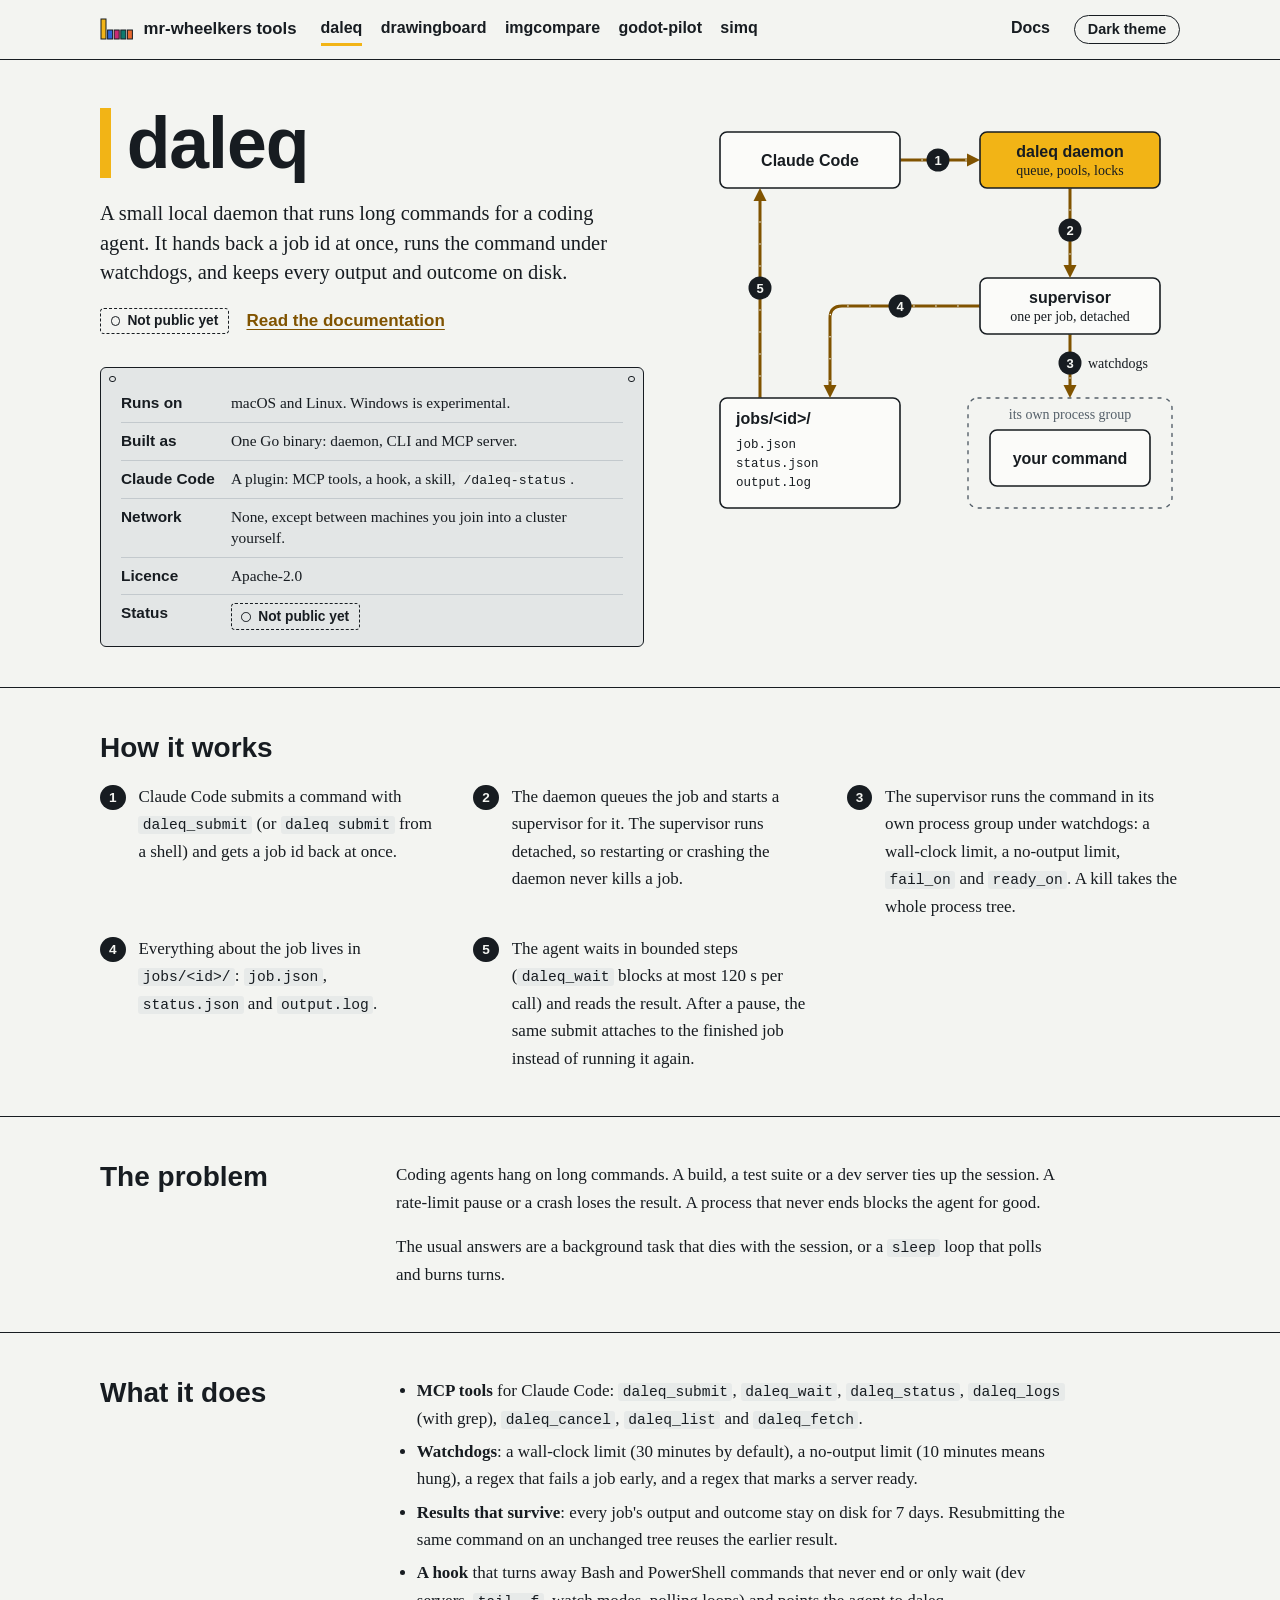
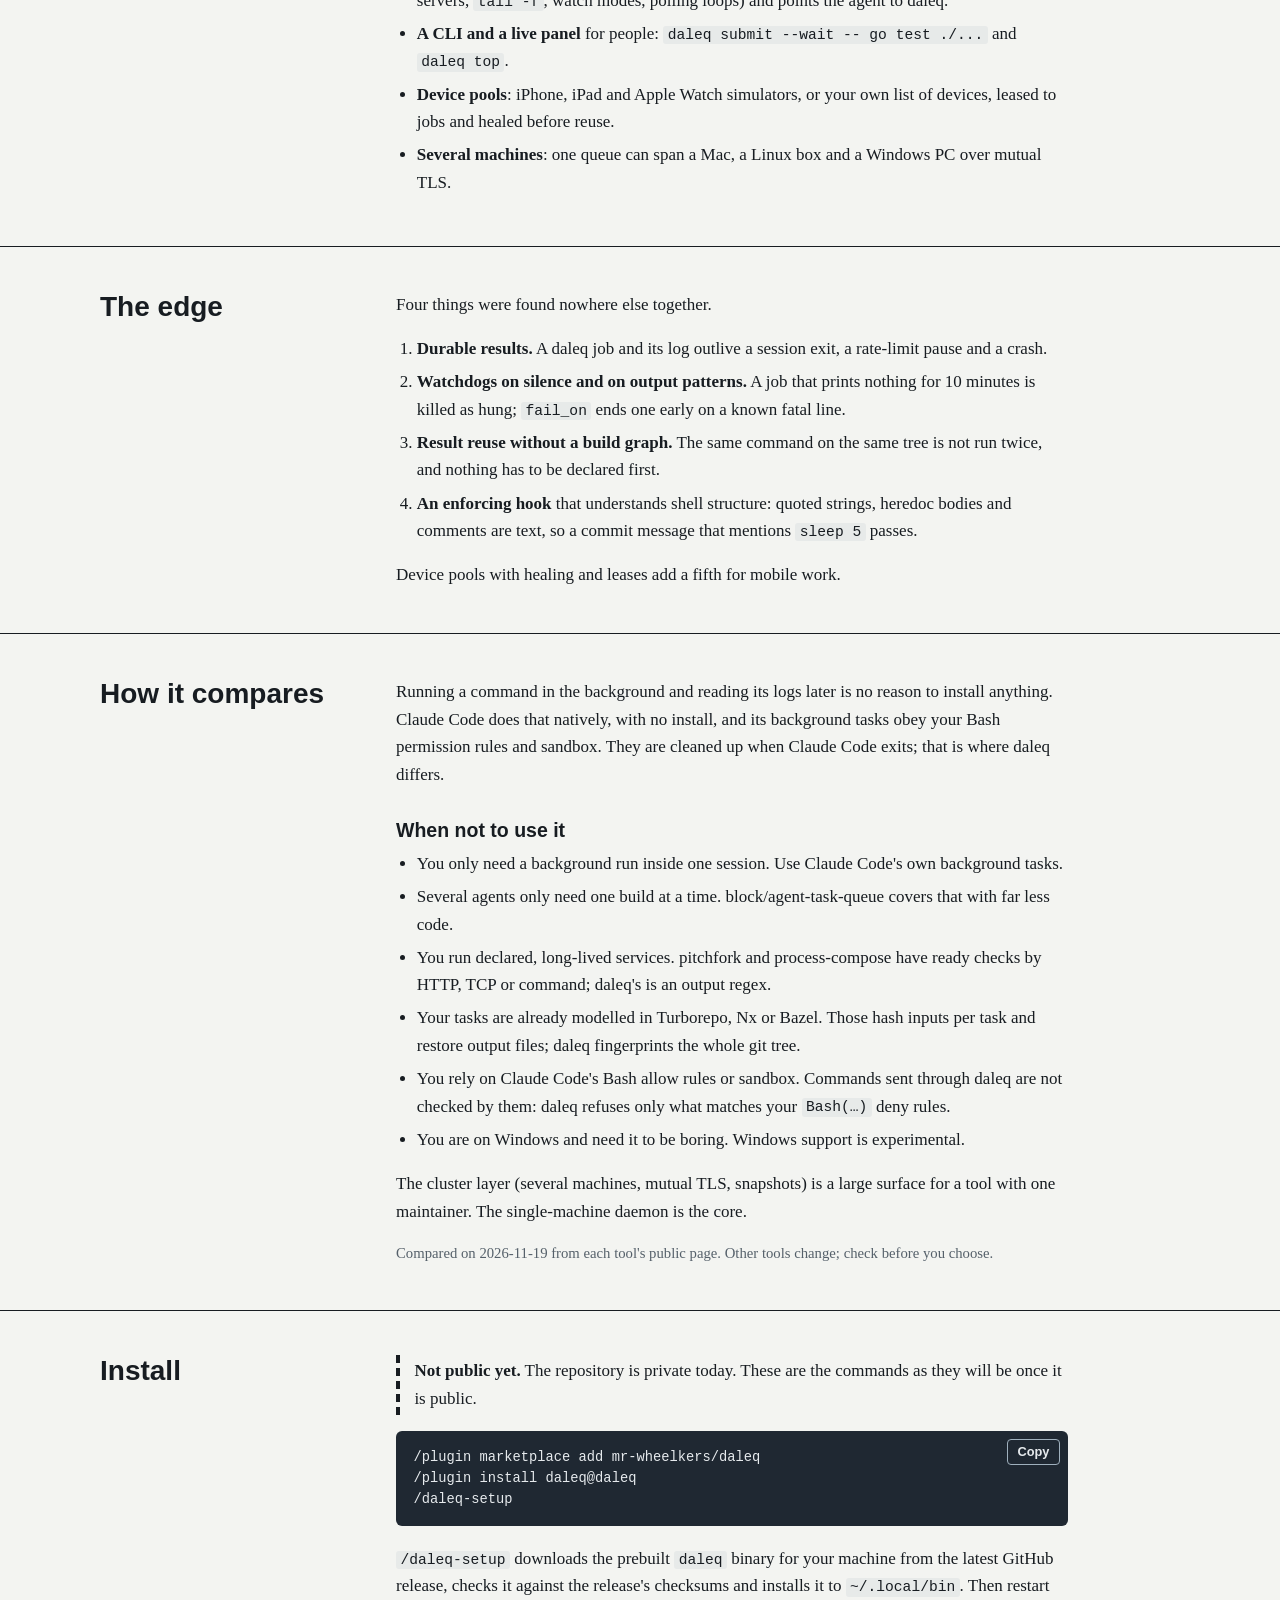
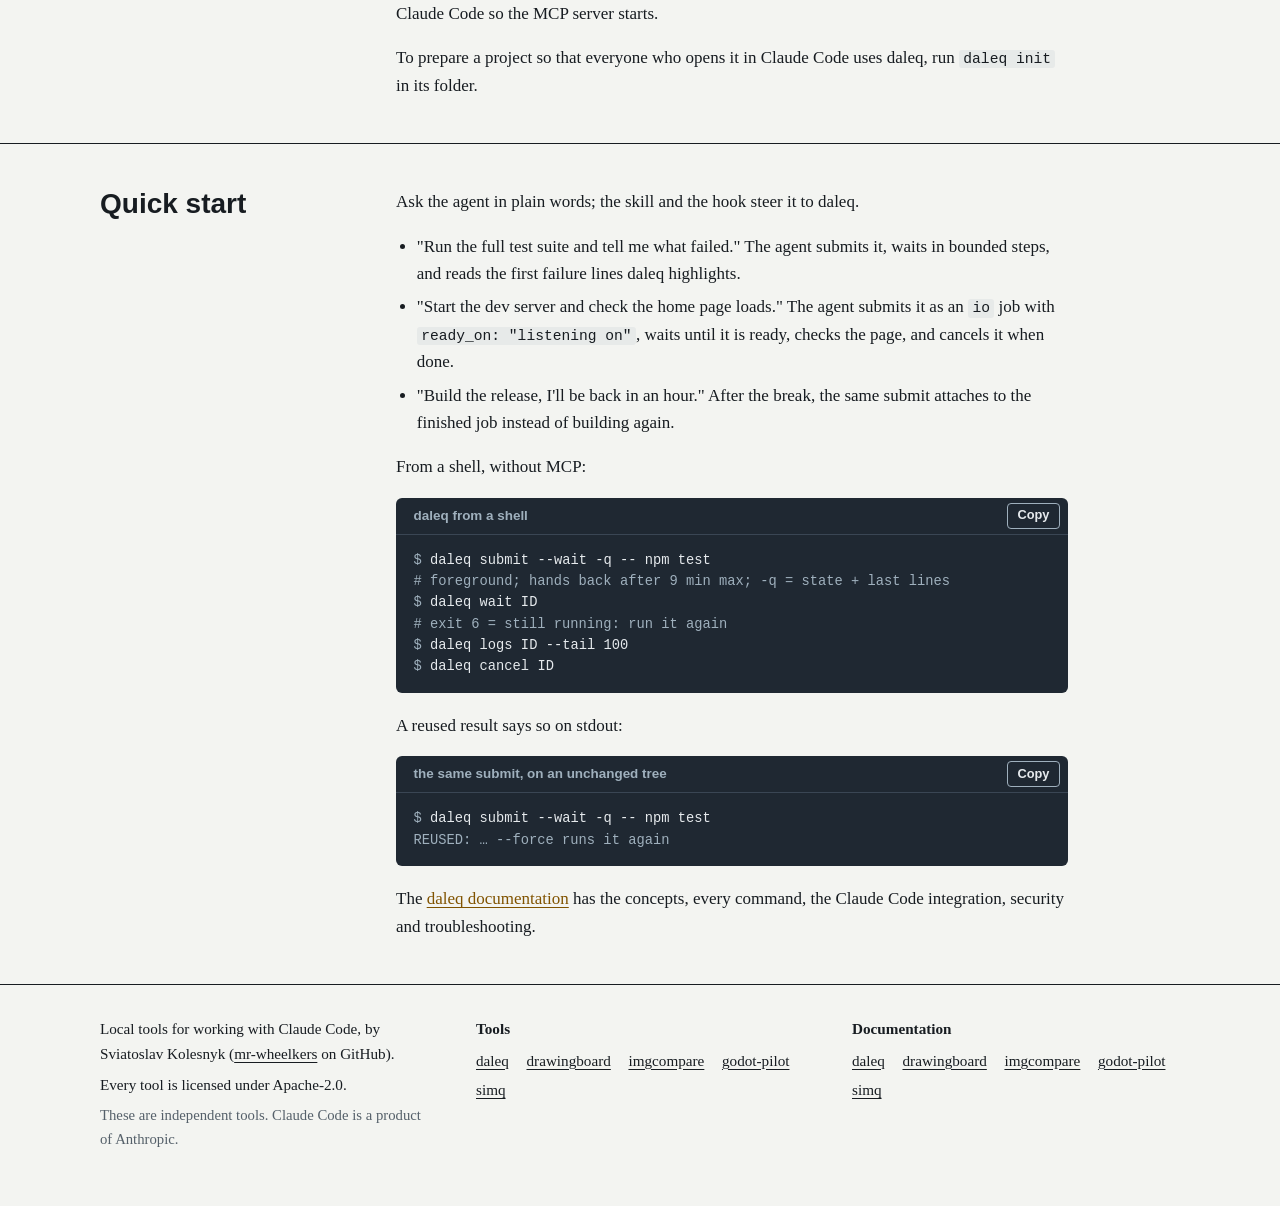
==== daleq/index.html @ 074fcb80 "site: presentation pages for the five tools Co-Authored-By: Claude Fable 5.2 <noreply@anthropic.com>" ====
<!DOCTYPE html>
<html lang="en">
<head>
  <meta charset="utf-8">
  <meta name="viewport" content="width=device-width, initial-scale=1">
  <title>daleq: a job daemon for coding agents</title>
  <meta name="description" content="daleq runs a coding agent&#x27;s long commands under watchdogs and keeps every result on disk.">
  <meta name="color-scheme" content="light dark">
  <link rel="icon" href="data:image/svg+xml,%3Csvg xmlns='http://www.w3.org/2000/svg' viewBox='0 0 34 34'%3E%3Crect x='1.0' y='5' width='5' height='24' fill='%23F2B416'/%3E%3Crect x='7.6' y='5' width='5' height='24' fill='%232B66D9'/%3E%3Crect x='14.2' y='5' width='5' height='24' fill='%23C92A74'/%3E%3Crect x='20.8' y='5' width='5' height='24' fill='%230B7A6F'/%3E%3Crect x='27.4' y='5' width='5' height='24' fill='%23E8692F'/%3E%3C/svg%3E">
  <link rel="stylesheet" href="../assets/site.css">
  <script>try{var t=localStorage.getItem("theme");if(t==="light"||t==="dark")document.documentElement.setAttribute("data-theme",t)}catch(e){}</script>
</head>
<body data-tool="daleq">
  <a class="skip" href="#main">Skip to content</a>
  <header class="site-head">
    <div class="wrap">
      <a class="brand" href="../"><svg class="rack" viewBox="0 0 34 22" aria-hidden="true" focusable="false"><rect x="1.0" y="1" width="5" height="20" fill="#F2B416"/><rect x="7.6" y="12" width="5" height="9" fill="#2B66D9"/><rect x="14.2" y="12" width="5" height="9" fill="#C92A74"/><rect x="20.8" y="12" width="5" height="9" fill="#0B7A6F"/><rect x="27.4" y="12" width="5" height="9" fill="#E8692F"/></svg><span>mr-wheelkers tools</span></a>
      <nav class="site-nav" aria-label="Site">
        <ul>
        <li data-tool="daleq"><a href="../daleq/" aria-current="page">daleq</a></li>
        <li data-tool="drawingboard"><a href="../drawingboard/">drawingboard</a></li>
        <li data-tool="imgcompare"><a href="../imgcompare/">imgcompare</a></li>
        <li data-tool="godot-pilot"><a href="../godot-pilot/">godot-pilot</a></li>
        <li data-tool="simq"><a href="../simq/">simq</a></li>
        <li class="docs-link"><a href="../docs/">Docs</a></li>
        </ul>
      </nav>
      <button class="theme-btn" type="button" hidden>Dark theme</button>
    </div>
  </header>

  <main id="main">
    <section class="hero tool-hero">
      <div class="wrap hero-grid">
        <div class="hero-text">
          <h1>daleq</h1>
          <p class="lede">A small local daemon that runs long commands for a coding agent. It hands back a job id at once, runs the command under watchdogs, and keeps every output and outcome on disk.</p>
          <p class="status-line"><span class="badge" data-status="daleq">Not public yet</span> <a href="../docs/daleq/">Read the documentation</a> <a data-repo="daleq" href="#" hidden>Source on GitHub</a></p>
        </div>
        <figure class="hero-figure">
    <svg viewBox="0 0 480 424" role="img" aria-labelledby="loop-t loop-d">
      <title id="loop-t">The daleq loop: submit, watchdogs, a result kept on disk</title>
      <desc id="loop-d">Claude Code submits a command to the daleq daemon and gets a job id at once. The daemon starts one detached supervisor per job. The supervisor runs the command in its own process group under watchdogs and writes output and outcome to the job&#x27;s folder on disk. Claude Code waits in bounded steps and finds the result there, also after a pause.</desc>
      <path class="d-flow" d="M200.0 52.0 L273.0 52.0"/>
      <path class="d-pulse" d="M200.0 52.0 L273.0 52.0"/>
      <path class="d-flow" d="M370.0 80.0 L370.0 163.0"/>
      <path class="d-pulse" d="M370.0 80.0 L370.0 163.0"/>
      <path class="d-flow" d="M370.0 226.0 L370.0 283.0"/>
      <path class="d-pulse" d="M370.0 226.0 L370.0 283.0"/>
      <path class="d-flow" d="M280.0 198.0 L142.0 198.0 Q130.0 198.0 130.0 210.0 L130.0 283.0"/>
      <path class="d-pulse" d="M280.0 198.0 L142.0 198.0 Q130.0 198.0 130.0 210.0 L130.0 283.0"/>
      <path class="d-flow" d="M60.0 290.0 L60.0 87.0"/>
      <path class="d-pulse" d="M60.0 290.0 L60.0 87.0"/>
      <rect class="d-plate" x="20" y="24" width="180" height="56" rx="7"/>
      <text class="d-t" x="110.0" y="57.5" text-anchor="middle">Claude Code</text>
      <rect class="d-fill" x="280" y="24" width="180" height="56" rx="7"/>
      <text class="d-t is-on" x="370.0" y="49.0" text-anchor="middle">daleq daemon</text>
      <text class="d-s is-on" x="370.0" y="67.0" text-anchor="middle">queue, pools, locks</text>
      <rect class="d-plate" x="280" y="170" width="180" height="56" rx="7"/>
      <text class="d-t" x="370.0" y="195.0" text-anchor="middle">supervisor</text>
      <text class="d-s" x="370.0" y="213.0" text-anchor="middle">one per job, detached</text>
      <rect class="d-bound" x="268" y="290" width="204" height="110" rx="10"/>
      <text class="d-s is-muted" x="370" y="311" text-anchor="middle">its own process group</text>
      <rect class="d-plate" x="290" y="322" width="160" height="56" rx="7"/>
      <text class="d-t" x="370.0" y="355.5" text-anchor="middle">your command</text>
      <rect class="d-plate" x="20" y="290" width="180" height="110" rx="7"/>
      <text class="d-t" x="36" y="316" text-anchor="start">jobs/&lt;id&gt;/</text>
      <text class="d-m" x="36" y="340" text-anchor="start">job.json</text>
      <text class="d-m" x="36" y="359" text-anchor="start">status.json</text>
      <text class="d-m" x="36" y="378" text-anchor="start">output.log</text>
      <text class="d-s" x="388" y="260" text-anchor="start">watchdogs</text>
      <path class="d-head" d="M280.0 52.0 L267.0 58.5 L267.0 45.5 Z"/>
      <path class="d-head" d="M370.0 170.0 L363.5 157.0 L376.5 157.0 Z"/>
      <path class="d-head" d="M370.0 290.0 L363.5 277.0 L376.5 277.0 Z"/>
      <path class="d-head" d="M130.0 290.0 L123.5 277.0 L136.5 277.0 Z"/>
      <path class="d-head" d="M60.0 80.0 L66.5 93.0 L53.5 93.0 Z"/>
      <g class="d-num"><circle cx="238" cy="52" r="11.5"/><text x="238" y="56.6" text-anchor="middle">1</text></g>
      <g class="d-num"><circle cx="370" cy="122" r="11.5"/><text x="370" y="126.6" text-anchor="middle">2</text></g>
      <g class="d-num"><circle cx="370" cy="255" r="11.5"/><text x="370" y="259.6" text-anchor="middle">3</text></g>
      <g class="d-num"><circle cx="200" cy="198" r="11.5"/><text x="200" y="202.6" text-anchor="middle">4</text></g>
      <g class="d-num"><circle cx="60" cy="180" r="11.5"/><text x="60" y="184.6" text-anchor="middle">5</text></g>
    </svg>
        </figure>
        <aside class="plate" aria-label="Facts about daleq">
          <dl>
            <dt>Runs on</dt><dd>macOS and Linux. Windows is experimental.</dd>
            <dt>Built as</dt><dd>One Go binary: daemon, CLI and MCP server.</dd>
            <dt>Claude Code</dt><dd>A plugin: MCP tools, a hook, a skill, <code>/daleq-status</code>.</dd>
            <dt>Network</dt><dd>None, except between machines you join into a cluster yourself.</dd>
            <dt>Licence</dt><dd>Apache-2.0</dd>
            <dt>Status</dt><dd><span class="badge" data-status="daleq">Not public yet</span></dd>
          </dl>
        </aside>
      </div>
    </section>

    <section class="band" aria-labelledby="how">
      <div class="wrap">
        <h2 id="how">How it works</h2>
        <ol class="steps">
          <li>Claude Code submits a command with <code>daleq_submit</code> (or <code>daleq submit</code> from a shell) and gets a job id back at once.</li>
          <li>The daemon queues the job and starts a supervisor for it. The supervisor runs detached, so restarting or crashing the daemon never kills a job.</li>
          <li>The supervisor runs the command in its own process group under watchdogs: a wall-clock limit, a no-output limit, <code>fail_on</code> and <code>ready_on</code>. A kill takes the whole process tree.</li>
          <li>Everything about the job lives in <code>jobs/&lt;id&gt;/</code>: <code>job.json</code>, <code>status.json</code> and <code>output.log</code>.</li>
          <li>The agent waits in bounded steps (<code>daleq_wait</code> blocks at most 120 s per call) and reads the result. After a pause, the same submit attaches to the finished job instead of running it again.</li>
        </ol>
      </div>
    </section>

    <section class="band" aria-labelledby="problem">
      <div class="wrap split">
        <h2 id="problem">The problem</h2>
        <div class="prose">
          <p>Coding agents hang on long commands. A build, a test suite or a dev server ties up the session. A rate-limit pause or a crash loses the result. A process that never ends blocks the agent for good.</p>
          <p>The usual answers are a background task that dies with the session, or a <code>sleep</code> loop that polls and burns turns.</p>
        </div>
      </div>
    </section>

    <section class="band" aria-labelledby="does">
      <div class="wrap split">
        <h2 id="does">What it does</h2>
        <div class="prose">
          <ul>
            <li><strong>MCP tools</strong> for Claude Code: <code>daleq_submit</code>, <code>daleq_wait</code>, <code>daleq_status</code>, <code>daleq_logs</code> (with grep), <code>daleq_cancel</code>, <code>daleq_list</code> and <code>daleq_fetch</code>.</li>
            <li><strong>Watchdogs</strong>: a wall-clock limit (30 minutes by default), a no-output limit (10 minutes means hung), a regex that fails a job early, and a regex that marks a server ready.</li>
            <li><strong>Results that survive</strong>: every job's output and outcome stay on disk for 7 days. Resubmitting the same command on an unchanged tree reuses the earlier result.</li>
            <li><strong>A hook</strong> that turns away Bash and PowerShell commands that never end or only wait (dev servers, <code>tail -f</code>, watch modes, polling loops) and points the agent to daleq.</li>
            <li><strong>A CLI and a live panel</strong> for people: <code>daleq submit --wait -- go test ./...</code> and <code>daleq top</code>.</li>
            <li><strong>Device pools</strong>: iPhone, iPad and Apple Watch simulators, or your own list of devices, leased to jobs and healed before reuse.</li>
            <li><strong>Several machines</strong>: one queue can span a Mac, a Linux box and a Windows PC over mutual TLS.</li>
          </ul>
        </div>
      </div>
    </section>

    <section class="band" aria-labelledby="edge">
      <div class="wrap split">
        <h2 id="edge">The edge</h2>
        <div class="prose">
          <p>Four things were found nowhere else together.</p>
          <ol>
            <li><strong>Durable results.</strong> A daleq job and its log outlive a session exit, a rate-limit pause and a crash.</li>
            <li><strong>Watchdogs on silence and on output patterns.</strong> A job that prints nothing for 10 minutes is killed as hung; <code>fail_on</code> ends one early on a known fatal line.</li>
            <li><strong>Result reuse without a build graph.</strong> The same command on the same tree is not run twice, and nothing has to be declared first.</li>
            <li><strong>An enforcing hook</strong> that understands shell structure: quoted strings, heredoc bodies and comments are text, so a commit message that mentions <code>sleep 5</code> passes.</li>
          </ol>
          <p>Device pools with healing and leases add a fifth for mobile work.</p>
        </div>
      </div>
    </section>

    <section class="band" aria-labelledby="compare">
      <div class="wrap split">
        <h2 id="compare">How it compares</h2>
        <div class="prose">
          <p>Running a command in the background and reading its logs later is no reason to install anything. Claude Code does that natively, with no install, and its background tasks obey your Bash permission rules and sandbox. They are cleaned up when Claude Code exits; that is where daleq differs.</p>
          <h3>When not to use it</h3>
          <ul>
            <li>You only need a background run inside one session. Use Claude Code's own background tasks.</li>
            <li>Several agents only need one build at a time. block/agent-task-queue covers that with far less code.</li>
            <li>You run declared, long-lived services. pitchfork and process-compose have ready checks by HTTP, TCP or command; daleq's is an output regex.</li>
            <li>Your tasks are already modelled in Turborepo, Nx or Bazel. Those hash inputs per task and restore output files; daleq fingerprints the whole git tree.</li>
            <li>You rely on Claude Code's Bash allow rules or sandbox. Commands sent through daleq are not checked by them: daleq refuses only what matches your <code>Bash(…)</code> deny rules.</li>
            <li>You are on Windows and need it to be boring. Windows support is experimental.</li>
          </ul>
          <p>The cluster layer (several machines, mutual TLS, snapshots) is a large surface for a tool with one maintainer. The single-machine daemon is the core.</p>
          <p class="small">Compared on 2026-11-19 from each tool's public page. Other tools change; check before you choose.</p>
        </div>
      </div>
    </section>

    <section class="band" aria-labelledby="install">
      <div class="wrap split">
        <h2 id="install">Install</h2>
        <div class="prose">
          <p class="private-note" data-private="daleq"><strong>Not public yet.</strong> The repository is private today. These are the commands as they will be once it is public.</p>
          <div class="cmd"><pre><code>/plugin marketplace add mr-wheelkers/daleq
/plugin install daleq@daleq
/daleq-setup</code></pre></div>
          <p><code>/daleq-setup</code> downloads the prebuilt <code>daleq</code> binary for your machine from the latest GitHub release, checks it against the release's checksums and installs it to <code>~/.local/bin</code>. Then restart Claude Code so the MCP server starts.</p>
          <p>To prepare a project so that everyone who opens it in Claude Code uses daleq, run <code>daleq init</code> in its folder.</p>
        </div>
      </div>
    </section>

    <section class="band" aria-labelledby="quick-start">
      <div class="wrap split">
        <h2 id="quick-start">Quick start</h2>
        <div class="prose">
          <p>Ask the agent in plain words; the skill and the hook steer it to daleq.</p>
          <ul>
            <li>"Run the full test suite and tell me what failed." The agent submits it, waits in bounded steps, and reads the first failure lines daleq highlights.</li>
            <li>"Start the dev server and check the home page loads." The agent submits it as an <code>io</code> job with <code>ready_on: "listening on"</code>, waits until it is ready, checks the page, and cancels it when done.</li>
            <li>"Build the release, I'll be back in an hour." After the break, the same submit attaches to the finished job instead of building again.</li>
          </ul>
          <p>From a shell, without MCP:</p>
          <figure class="term">
            <figcaption class="bar"><span>daleq from a shell</span></figcaption>
            <pre><code><span class="c">daleq submit --wait -q -- npm test</span>
<span class="k"># foreground; hands back after 9 min max; -q = state + last lines</span>
<span class="c">daleq wait ID</span>
<span class="k"># exit 6 = still running: run it again</span>
<span class="c">daleq logs ID --tail 100</span>
<span class="c">daleq cancel ID</span></code></pre>
          </figure>
          <p>A reused result says so on stdout:</p>
          <figure class="term">
            <figcaption class="bar"><span>the same submit, on an unchanged tree</span></figcaption>
            <pre><code><span class="c">daleq submit --wait -q -- npm test</span>
<span class="o">REUSED: … --force runs it again</span></code></pre>
          </figure>
          <p>The <a href="../docs/daleq/">daleq documentation</a> has the concepts, every command, the Claude Code integration, security and troubleshooting.</p>
        </div>
      </div>
    </section>
  </main>

  <footer class="site-foot">
    <div class="wrap">
      <div>
        <p>Local tools for working with Claude Code, by Sviatoslav Kolesnyk (<a href="https://github.com/mr-wheelkers">mr-wheelkers</a> on GitHub).</p>
        <p>Every tool is licensed under Apache-2.0.</p>
        <p class="small">These are independent tools. Claude Code is a product of Anthropic.</p>
      </div>
      <nav aria-label="Tools">
        <p><strong>Tools</strong></p>
        <ul><li><a href="../daleq/">daleq</a></li><li><a href="../drawingboard/">drawingboard</a></li><li><a href="../imgcompare/">imgcompare</a></li><li><a href="../godot-pilot/">godot-pilot</a></li><li><a href="../simq/">simq</a></li></ul>
      </nav>
      <nav aria-label="Documentation">
        <p><strong>Documentation</strong></p>
        <ul><li><a href="../docs/daleq/">daleq</a></li><li><a href="../docs/drawingboard/">drawingboard</a></li><li><a href="../docs/imgcompare/">imgcompare</a></li><li><a href="../docs/godot-pilot/">godot-pilot</a></li><li><a href="../docs/simq/">simq</a></li></ul>
      </nav>
    </div>
  </footer>
  <script src="../assets/tools.js"></script>
  <script src="../assets/site.js"></script>
</body>
</html>
---- assets/site.css ----
/* Local tools for Claude Code: one stylesheet for every page.
   Type: DIN lettering for headings (the lettering of rating plates and engineering drawings),
   Charter for prose, the system monospace for commands. No web fonts are loaded. */

:root {
  color-scheme: light;
  --paper: #F3F4F1; --panel: #FBFBF9; --plate: #E3E6E6; --ink: #171C21; --muted: #55606A;
  --rule: #C3C9CD; --code-bg: #E7EAE9; --term-bg: #1F2832; --term-ink: #E6EAED; --term-muted: #9FB0BD;
  --f-head: "DIN Alternate", Bahnschrift, "DIN 2014", "Avenir Next", "Segoe UI", "Helvetica Neue", Arial, sans-serif;
  --f-body: Charter, "Bitstream Charter", "Sitka Text", Cambria, Georgia, serif;
  --f-mono: ui-monospace, "SF Mono", SFMono-Regular, Menlo, Consolas, "Liberation Mono", monospace;
  --c-daleq: #F2B416; --c-drawingboard: #2B66D9; --c-imgcompare: #C92A74; --c-godot-pilot: #0B7A6F; --c-simq: #E8692F;
  --accent: var(--ink); --on-accent: var(--paper); --accent-ink: var(--ink);
  --wrap: 70rem;
}
[data-tool="daleq"]        { --accent: var(--c-daleq);        --on-accent: #171C21; --accent-ink: #805300; }
[data-tool="drawingboard"] { --accent: var(--c-drawingboard); --on-accent: #FFFFFF; --accent-ink: #1F55C0; }
[data-tool="imgcompare"]   { --accent: var(--c-imgcompare);   --on-accent: #FFFFFF; --accent-ink: #AD1D60; }
[data-tool="godot-pilot"]  { --accent: var(--c-godot-pilot);  --on-accent: #FFFFFF; --accent-ink: #096A60; }
[data-tool="simq"]         { --accent: var(--c-simq);         --on-accent: #171C21; --accent-ink: #A8400F; }

/* Dark theme: the same rules twice, once for the system setting and once for the toggle. */
@media (prefers-color-scheme: dark) {
  :root:not([data-theme="light"]) {
    color-scheme: dark;
    --paper: #1C242E; --panel: #232D39; --plate: #2A3542; --ink: #E8EBEE; --muted: #A7B2BC;
    --rule: #3D4A59; --code-bg: #2A3542; --term-bg: #141A21;
  }
  :root:not([data-theme="light"]) [data-tool="daleq"]        { --accent-ink: #F5C33B; }
  :root:not([data-theme="light"]) [data-tool="drawingboard"] { --accent-ink: #8FB8FF; }
  :root:not([data-theme="light"]) [data-tool="imgcompare"]   { --accent-ink: #FF93C4; }
  :root:not([data-theme="light"]) [data-tool="godot-pilot"]  { --accent-ink: #5FD1C3; }
  :root:not([data-theme="light"]) [data-tool="simq"]         { --accent-ink: #FF9E6E; }
}
:root[data-theme="dark"] {
  color-scheme: dark;
  --paper: #1C242E; --panel: #232D39; --plate: #2A3542; --ink: #E8EBEE; --muted: #A7B2BC;
  --rule: #3D4A59; --code-bg: #2A3542; --term-bg: #141A21;
}
:root[data-theme="dark"] [data-tool="daleq"]        { --accent-ink: #F5C33B; }
:root[data-theme="dark"] [data-tool="drawingboard"] { --accent-ink: #8FB8FF; }
:root[data-theme="dark"] [data-tool="imgcompare"]   { --accent-ink: #FF93C4; }
:root[data-theme="dark"] [data-tool="godot-pilot"]  { --accent-ink: #5FD1C3; }
:root[data-theme="dark"] [data-tool="simq"]         { --accent-ink: #FF9E6E; }

*, *::before, *::after { box-sizing: border-box; }
html { -webkit-text-size-adjust: 100%; text-size-adjust: 100%; scroll-padding-top: 1.5rem; }
body {
  margin: 0; background: var(--paper); color: var(--ink);
  font: 400 1.0625rem/1.62 var(--f-body);
  overflow-wrap: break-word;
}
img, svg { max-width: 100%; }
a { color: var(--accent-ink); text-decoration-thickness: 0.08em; text-underline-offset: 0.18em; }
a:hover { text-decoration-thickness: 0.16em; }
:focus-visible { outline: 3px solid var(--accent-ink); outline-offset: 3px; border-radius: 3px; }
h1, h2, h3, h4 { font-family: var(--f-head); font-weight: 700; line-height: 1.12; margin: 0; text-wrap: balance; }
h2 { font-size: 1.75rem; margin-bottom: 0.9rem; }
h3 { font-size: 1.22rem; margin: 2rem 0 0.5rem; }
h4 { font-size: 1.05rem; margin: 1.5rem 0 0.4rem; }
p, ul, ol, dl, table, pre, figure { margin: 0 0 1.05rem; }
ul, ol { padding-left: 1.3rem; }
li { margin-bottom: 0.35rem; }
li > ul { margin-top: 0.35rem; }
.wrap { max-width: var(--wrap); margin: 0 auto; padding: 0 1.25rem; }
.measure { max-width: 42rem; }
.skip { position: absolute; left: -999rem; top: 0; background: var(--ink); color: var(--paper); padding: 0.6rem 1rem; z-index: 10; }
.skip:focus { left: 0.5rem; top: 0.5rem; }
.small { font-size: 0.92rem; color: var(--muted); }

/* Header: the rack of five colours is the family mark. */
.site-head { border-bottom: 1.5px solid var(--ink); }
.site-head .wrap { display: flex; align-items: center; gap: 0.5rem 1.5rem; flex-wrap: wrap; padding-top: 0.8rem; padding-bottom: 0.8rem; }
.brand { display: inline-flex; align-items: center; gap: 0.6rem; font: 700 1.05rem/1 var(--f-head); color: var(--ink); text-decoration: none; }
.rack { width: 34px; height: 22px; flex: none; }
.rack rect { stroke: var(--ink); stroke-width: 1; }
.site-nav { flex: 1 1 auto; min-width: 0; }
.site-nav ul { list-style: none; margin: 0; padding: 0; display: flex; gap: 0.2rem 1.15rem; flex-wrap: wrap; align-items: center; }
.site-nav li { margin: 0; }
.site-nav a { color: var(--ink); text-decoration: none; font: 700 1rem/1 var(--f-head); padding: 0.45rem 0; display: inline-block; border-bottom: 3px solid transparent; }
.site-nav a:hover { border-bottom-color: var(--rule); }
.site-nav a[aria-current] { border-bottom-color: var(--accent); }
.site-nav .docs-link { margin-left: auto; }
.theme-btn { font: 700 0.9rem/1 var(--f-head); color: var(--ink); background: transparent; border: 1.5px solid var(--ink); border-radius: 999px; padding: 0.4rem 0.8rem; cursor: pointer; }
.theme-btn:hover { background: var(--plate); }

/* Status badge: driven by assets/tools.js. Without scripts it stays "Not public yet". */
.badge { display: inline-flex; align-items: center; gap: 0.45rem; font: 700 0.86rem/1 var(--f-head); color: var(--ink); border: 1.5px dashed var(--ink); border-radius: 4px; padding: 0.34rem 0.6rem; white-space: nowrap; }
.badge::before { content: ""; width: 0.6rem; height: 0.6rem; border-radius: 50%; border: 1.5px solid var(--ink); }
.badge.is-public { border-style: solid; }
.badge.is-public::before { background: var(--accent); }

/* Hero */
.hero { padding: 3rem 0 2.5rem; }
.hero-grid { display: grid; gap: 2rem 3.5rem; grid-template-columns: minmax(0, 1fr); }
.hero h1 { font-size: clamp(2.5rem, 9vw, 4.6rem); letter-spacing: -0.015em; line-height: 0.98; }
.tool-hero h1 { font-size: clamp(2.4rem, 11.5vw, 5rem); border-left: 0.16em solid var(--accent); padding-left: 0.22em; }
.lede { font-size: 1.28rem; line-height: 1.45; margin: 1.3rem 0 1.2rem; max-width: 34rem; }
.status-line { display: flex; flex-wrap: wrap; gap: 0.7rem 1.1rem; align-items: center; margin-bottom: 0; }
.status-line a { font-family: var(--f-head); font-weight: 700; }
.hero-figure { margin: 0; }
.hero-figure svg { display: block; width: 100%; height: auto; }
@media (min-width: 60rem) {
  .hero-grid { grid-template-columns: minmax(0, 1fr) minmax(0, 30rem); align-items: start; }
  .hero-grid > .hero-figure { grid-column: 2; grid-row: 1 / span 2; }
  /* The longest name, drawingboard, must fit the text column on one line. */
  .tool-hero h1 { font-size: min(5rem, calc((min(70rem, 100vw) - 36rem) / 7.6)); }
}

/* Diagrams: one drawing language for every tool. */
.d-plate { fill: var(--panel); stroke: var(--ink); stroke-width: 1.6; }
.d-fill { fill: var(--accent); stroke: var(--ink); stroke-width: 1.6; }
.d-soft { fill: var(--plate); stroke: var(--ink); stroke-width: 1.2; }
.d-line { fill: none; stroke: var(--ink); stroke-width: 1.3; }
.d-bound { fill: none; stroke: var(--muted); stroke-width: 1.4; stroke-dasharray: 3 6; stroke-linecap: round; }
.d-flow { fill: none; stroke: var(--accent-ink); stroke-width: 3; stroke-linecap: round; stroke-linejoin: round; }
.d-flow.is-dashed { stroke-dasharray: 7 7; }
.d-head { fill: var(--accent-ink); }
.d-pulse { fill: none; stroke: var(--paper); stroke-width: 1.5; stroke-linecap: round; stroke-dasharray: 0.1 21.9; }
.d-t { font: 700 16px var(--f-head); fill: var(--ink); }
.d-t.is-on { fill: var(--on-accent); }
.d-s { font: 400 14px var(--f-body); fill: var(--ink); }
.d-s.is-on { fill: var(--on-accent); }
.d-s.is-muted { fill: var(--muted); }
.d-m { font: 400 12.5px var(--f-mono); fill: var(--ink); }
.d-m.is-on { fill: var(--on-accent); }
.d-num circle { fill: var(--ink); }
.d-num text { font: 700 13px var(--f-head); fill: var(--paper); }
.d-daleq { fill: var(--c-daleq); } .d-drawingboard { fill: var(--c-drawingboard); } .d-imgcompare { fill: var(--c-imgcompare); }
.d-godot-pilot { fill: var(--c-godot-pilot); } .d-simq { fill: var(--c-simq); }
.d-tool { stroke: var(--ink); stroke-width: 1.6; }
.d-ok { fill: none; stroke: var(--c-godot-pilot); stroke-width: 3; stroke-linecap: round; stroke-linejoin: round; }
.d-no { fill: none; stroke: var(--c-imgcompare); stroke-width: 3; stroke-linecap: round; }
@media (prefers-reduced-motion: no-preference) {
  .d-pulse { animation: flow 1.6s linear infinite; }
  @keyframes flow { to { stroke-dashoffset: -22; } }
}
@media (prefers-reduced-motion: reduce) { .d-pulse { display: none; } }

/* Numbered steps that match the numbers in a diagram: a real sequence. */
.steps { list-style: none; padding: 0; margin: 0; counter-reset: step; display: grid; gap: 0.9rem 2.5rem; grid-template-columns: repeat(auto-fit, minmax(17rem, 1fr)); }
.steps li { counter-increment: step; position: relative; padding-left: 2.4rem; margin: 0; }
.steps li::before { content: counter(step); position: absolute; left: 0; top: 0.12rem; width: 1.6rem; height: 1.6rem; border-radius: 50%; background: var(--ink); color: var(--paper); font: 700 0.85rem/1.6rem var(--f-head); text-align: center; }

/* Rating plate: the facts about a tool, as on the plate riveted to a machine. */
.plate { background: var(--plate); border: 1.5px solid var(--ink); border-radius: 6px; padding: 1.1rem 1.25rem 0.5rem; position: relative; max-width: 34rem; margin: 0; }
.plate::before, .plate::after { content: ""; position: absolute; top: 0.5rem; width: 0.42rem; height: 0.42rem; border-radius: 50%; border: 1.5px solid var(--ink); }
.plate::before { left: 0.5rem; } .plate::after { right: 0.5rem; }
.plate dl { margin: 0; display: grid; grid-template-columns: minmax(6.5rem, max-content) 1fr; }
.plate dt, .plate dd { margin: 0; padding: 0.5rem 0; border-top: 1px solid var(--rule); font-size: 0.96rem; line-height: 1.35; }
.plate dt { font-family: var(--f-head); font-weight: 700; padding-right: 1rem; }
.plate dt:first-of-type, .plate dt:first-of-type + dd { border-top: 0; }

/* Sections */
.band { padding: 2.75rem 0; border-top: 1.5px solid var(--ink); }
.band > .wrap > h2 { margin-bottom: 1.2rem; }
.split { display: grid; gap: 1.5rem 3.5rem; grid-template-columns: minmax(0, 1fr); }
@media (min-width: 60rem) { .split { grid-template-columns: minmax(0, 15rem) minmax(0, 1fr); } .split > h2 { position: sticky; top: 1.5rem; align-self: start; } }
.split > div > :last-child { margin-bottom: 0; }
.prose { max-width: 42rem; }
.prose > :last-child { margin-bottom: 0; }

/* Home: one row per tool, not a card grid. */
.tool-rows { list-style: none; padding: 0; margin: 0; }
.tool-row { display: grid; gap: 0.6rem 2.5rem; grid-template-columns: minmax(0, 1fr); padding: 1.6rem 0 1.6rem 1.1rem; border-top: 1px solid var(--rule); border-left: 0.5rem solid var(--accent); margin: 0; }
.tool-row:first-child { border-top: 0; }
.tool-row h3 { font-size: 2rem; margin: 0 0 0.35rem; }
.tool-row h3 a { color: var(--ink); text-decoration: none; }
.tool-row h3 a:hover { text-decoration: underline; text-decoration-thickness: 0.08em; }
.tool-row p { margin-bottom: 0.6rem; }
.tool-row .what { font-size: 1.12rem; }
.tool-row .links { display: flex; flex-wrap: wrap; gap: 0.6rem 1.2rem; align-items: center; margin: 0.9rem 0 0; font-family: var(--f-head); font-weight: 700; }
@media (min-width: 60rem) { .tool-row { grid-template-columns: minmax(0, 20rem) minmax(0, 1fr); } }

/* Commands and terminals */
code { font: 0.86em/1.4 var(--f-mono); background: var(--code-bg); border-radius: 3px; padding: 0.08em 0.3em; }
pre { overflow-x: auto; font: 0.86rem/1.55 var(--f-mono); tab-size: 2; }
pre code { background: none; padding: 0; font: inherit; }
.cmd, .term { position: relative; background: var(--term-bg); color: var(--term-ink); border-radius: 6px; margin: 0 0 1.2rem; max-width: 48rem; }
.cmd pre, .term pre { margin: 0; padding: 0.95rem 1.1rem; color: inherit; }
.term .bar { display: flex; justify-content: space-between; align-items: center; gap: 1rem; min-height: 2.3rem; padding: 0.3rem 0.5rem 0.3rem 1.1rem; border-bottom: 1px solid #3A4654; font: 700 0.84rem/1.2 var(--f-head); color: var(--term-muted); }
.term .c::before { content: "$ "; color: var(--term-muted); }
.term .o, .cmd .o, .term .k, .cmd .k { color: var(--term-muted); }
.copy { font: 700 0.8rem/1 var(--f-head); color: var(--term-ink); background: transparent; border: 1px solid var(--term-muted); border-radius: 4px; padding: 0.35rem 0.6rem; cursor: pointer; }
.copy:hover { background: #33404E; }
.copy:focus-visible { outline-color: #F5C33B; }
.cmd .copy { position: absolute; top: 0.5rem; right: 0.5rem; background: var(--term-bg); }
.cmd.has-copy pre { padding-right: 4.6rem; }
@media (max-width: 40rem) { .cmd.has-copy pre { padding-top: 2.9rem; padding-right: 1.1rem; } }
.private-note { border-left: 0.3rem dashed var(--ink); padding: 0.15rem 0 0.15rem 0.9rem; max-width: 42rem; }

/* Tables */
.table-scroll { overflow-x: auto; margin: 0 0 1.2rem; }
table { border-collapse: collapse; width: 100%; font-size: 0.96rem; line-height: 1.4; margin: 0; }
th, td { text-align: left; vertical-align: top; padding: 0.55rem 0.9rem 0.55rem 0; border-top: 1px solid var(--rule); }
th { font-family: var(--f-head); border-top: 0; border-bottom: 1.5px solid var(--ink); white-space: nowrap; }
td code { white-space: nowrap; }
td.wrap-code code { white-space: normal; }
@media (max-width: 40rem) {
  /* On a phone a table row becomes a small block: the first cell is its heading. */
  .table-scroll { overflow-x: visible; }
  table, tbody, tr, td { display: block; }
  thead { position: absolute; width: 1px; height: 1px; overflow: hidden; clip-path: inset(50%); }
  tr { padding: 0.6rem 0; border-top: 1px solid var(--rule); }
  tr:first-child { border-top: 1.5px solid var(--ink); }
  td { border: 0; padding: 0.1rem 0; }
  td:empty { display: none; }
  td:first-child { font-weight: 700; }
  td code { white-space: normal; overflow-wrap: anywhere; }
  .cols-many td:not(:first-child)::before { content: attr(data-label) ": "; font-family: var(--f-head); font-weight: 700; color: var(--muted); }
}

/* Docs layout */
.docs { display: grid; gap: 1.5rem 3.5rem; grid-template-columns: minmax(0, 1fr); padding-top: 2rem; padding-bottom: 3rem; }
.docs-side { font-family: var(--f-head); }
.side-title { font-size: 1rem; font-weight: 700; margin: 0 0 0.5rem; }
.docs-side ul { list-style: none; padding: 0; margin: 0 0 1.4rem; display: flex; flex-wrap: wrap; gap: 0.3rem 0.5rem; }
.docs-side li { margin: 0; }
.docs-side a { display: block; padding: 0.3rem 0 0.3rem 0.7rem; border-left: 3px solid var(--rule); color: var(--ink); text-decoration: none; font-weight: 700; font-size: 0.96rem; }
.docs-side a:hover { border-left-color: var(--ink); }
.docs-side a[aria-current] { border-left-color: var(--accent); }
.docs-main { min-width: 0; max-width: 48rem; }
.docs-main h1 { font-size: clamp(2.2rem, 8vw, 3.4rem); border-left: 0.16em solid var(--accent); padding-left: 0.25em; margin-bottom: 1rem; }
.docs-main h2 { margin-top: 3rem; padding-top: 1.4rem; border-top: 1.5px solid var(--ink); }
.docs-main h2 a, .docs-main h3 a { color: inherit; text-decoration: none; }
.docs-main h2 a:hover, .docs-main h3 a:hover { text-decoration: underline; text-decoration-thickness: 0.06em; }
@media (max-width: 59.99rem) { .docs-side .others { display: none; } .docs-side ul { margin-bottom: 0; } }
@media (min-width: 60rem) {
  .docs { grid-template-columns: 14rem minmax(0, 1fr); }
  .docs-side ul { display: block; }
  .docs-side { position: sticky; top: 1.5rem; align-self: start; max-height: calc(100vh - 3rem); overflow-y: auto; }
}

/* Footer */
.site-foot { border-top: 1.5px solid var(--ink); padding: 2rem 0 3rem; font-size: 0.95rem; }
.site-foot .wrap { display: grid; gap: 1rem 3rem; grid-template-columns: repeat(auto-fit, minmax(15rem, 1fr)); }
.site-foot p { margin: 0 0 0.4rem; }
.site-foot ul { list-style: none; padding: 0; margin: 0; display: flex; flex-wrap: wrap; gap: 0.3rem 1.1rem; }
.site-foot li { margin: 0; }
.site-foot a { color: var(--ink); }

[hidden] { display: none !important; }
@media (max-width: 40rem) {
  .site-head .wrap { gap: 0.4rem 1rem; }
  .site-nav { order: 3; flex-basis: 100%; }
  .theme-btn { margin-left: auto; }
  .hero { padding-top: 2rem; }
  .hero-figure { margin-inline: -0.6rem; }
}
@media (max-width: 30rem) {
  body { font-size: 1rem; }
  .site-nav ul { gap: 0 0.95rem; }
  .site-nav a { font-size: 0.95rem; }
  .lede { font-size: 1.14rem; }
  .plate dl { grid-template-columns: 1fr; }
  .plate dd { border-top: 0; padding-top: 0; }
  .plate dt { padding-bottom: 0.1rem; }
  .plate dt:first-of-type + dd { border-top: 0; }
}
@media print { .site-nav, .theme-btn, .copy, .docs-side { display: none; } }
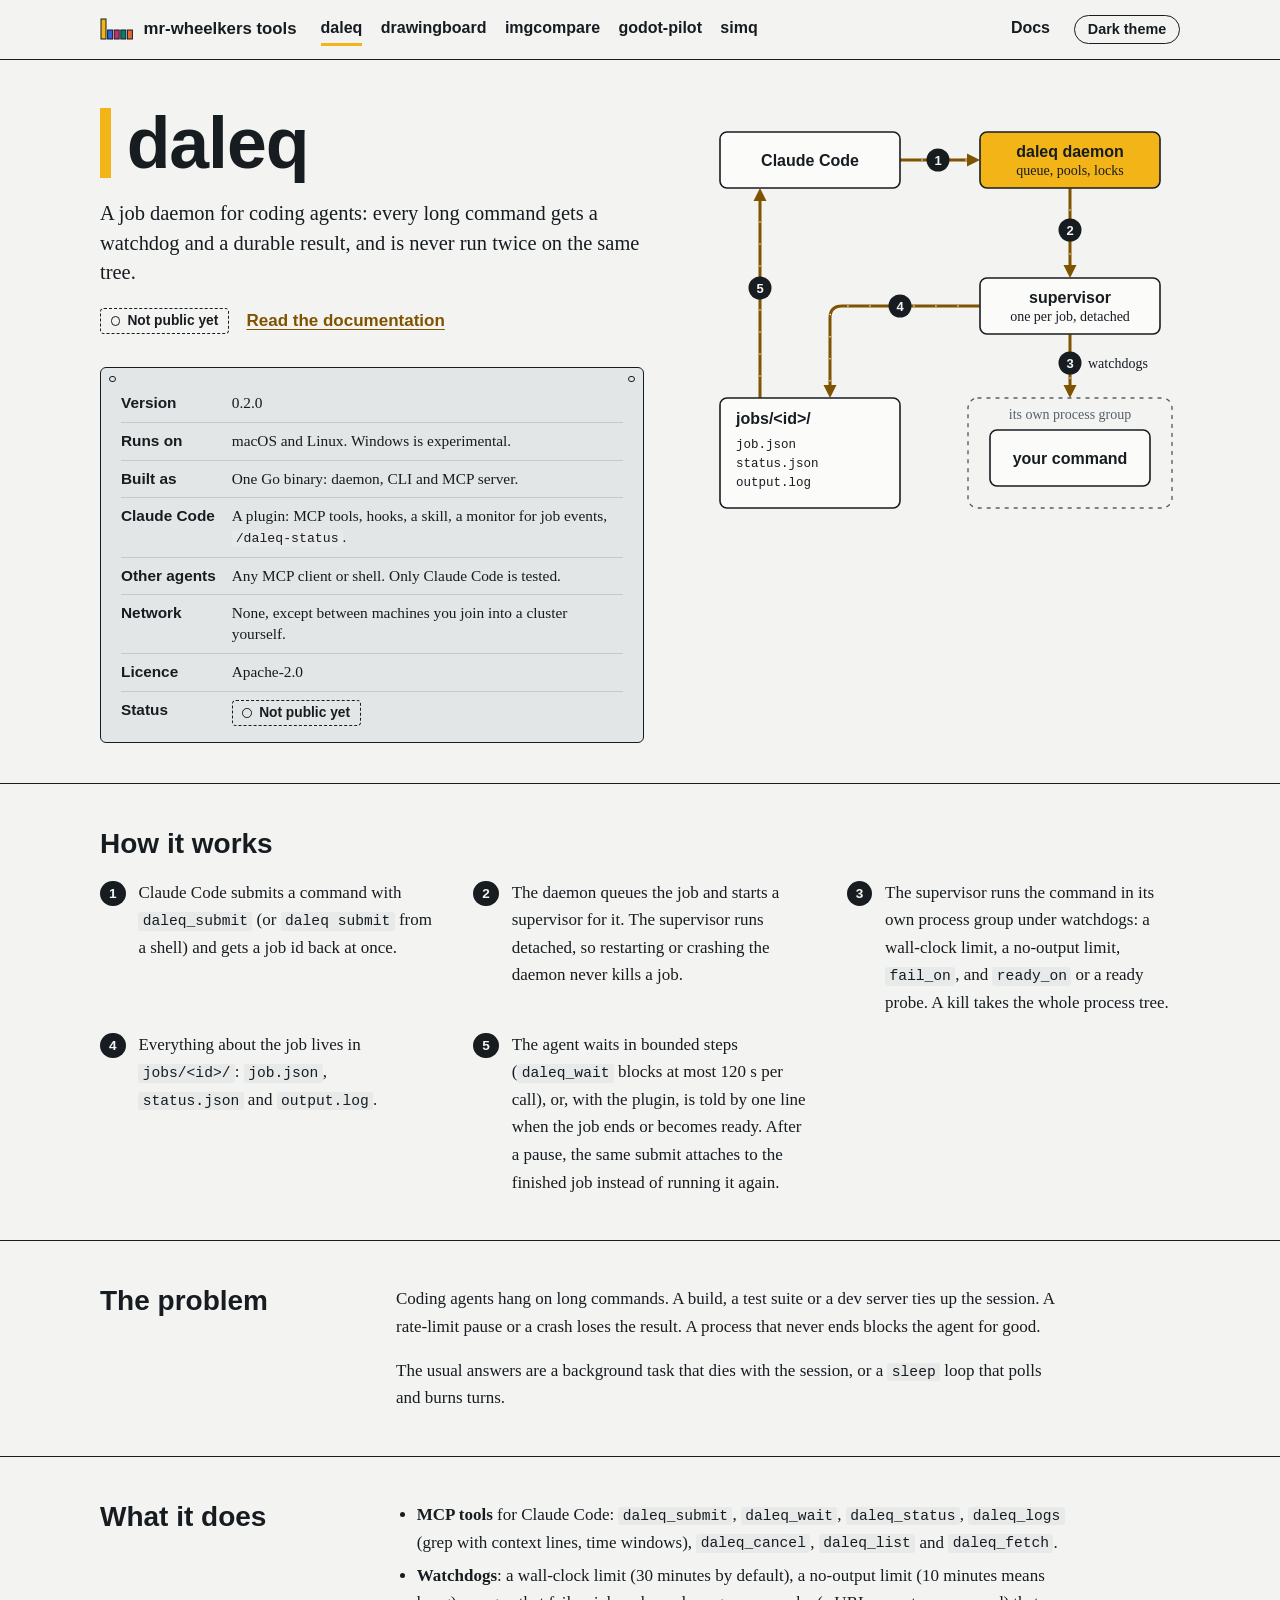
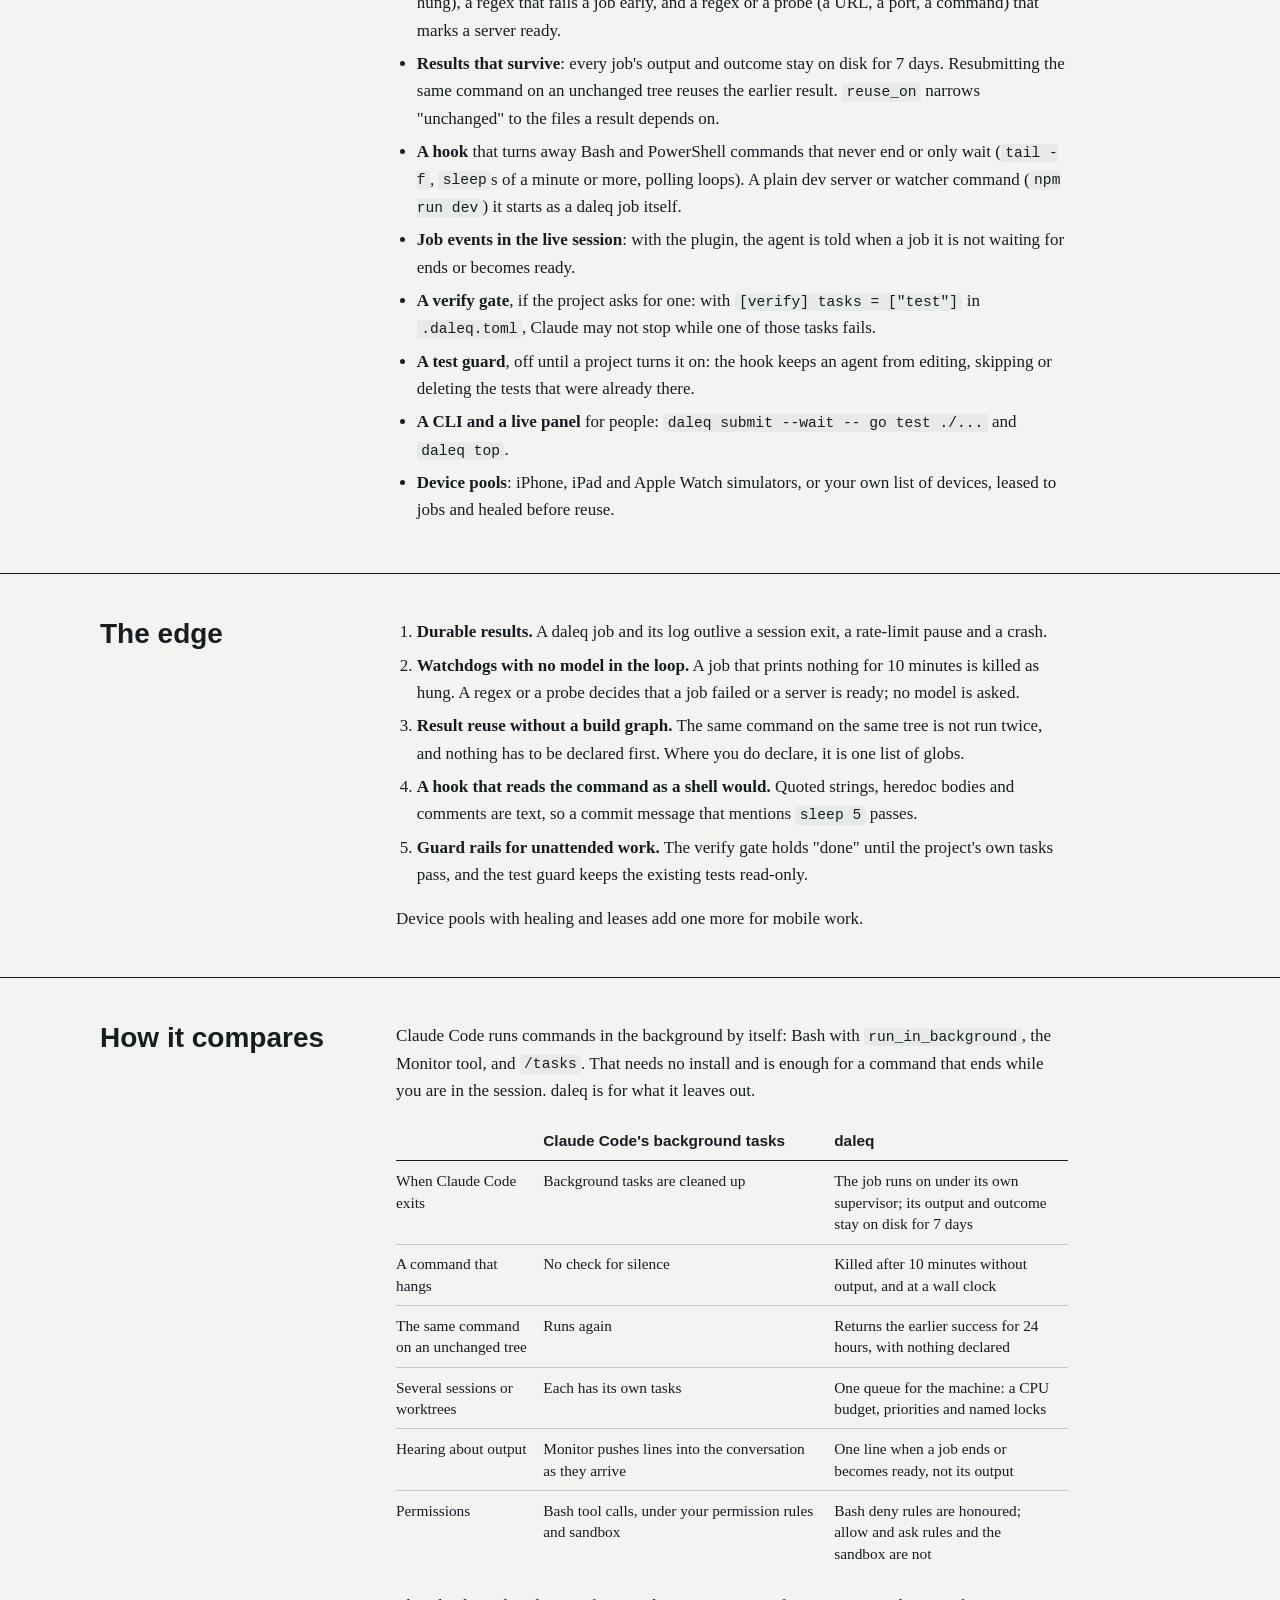
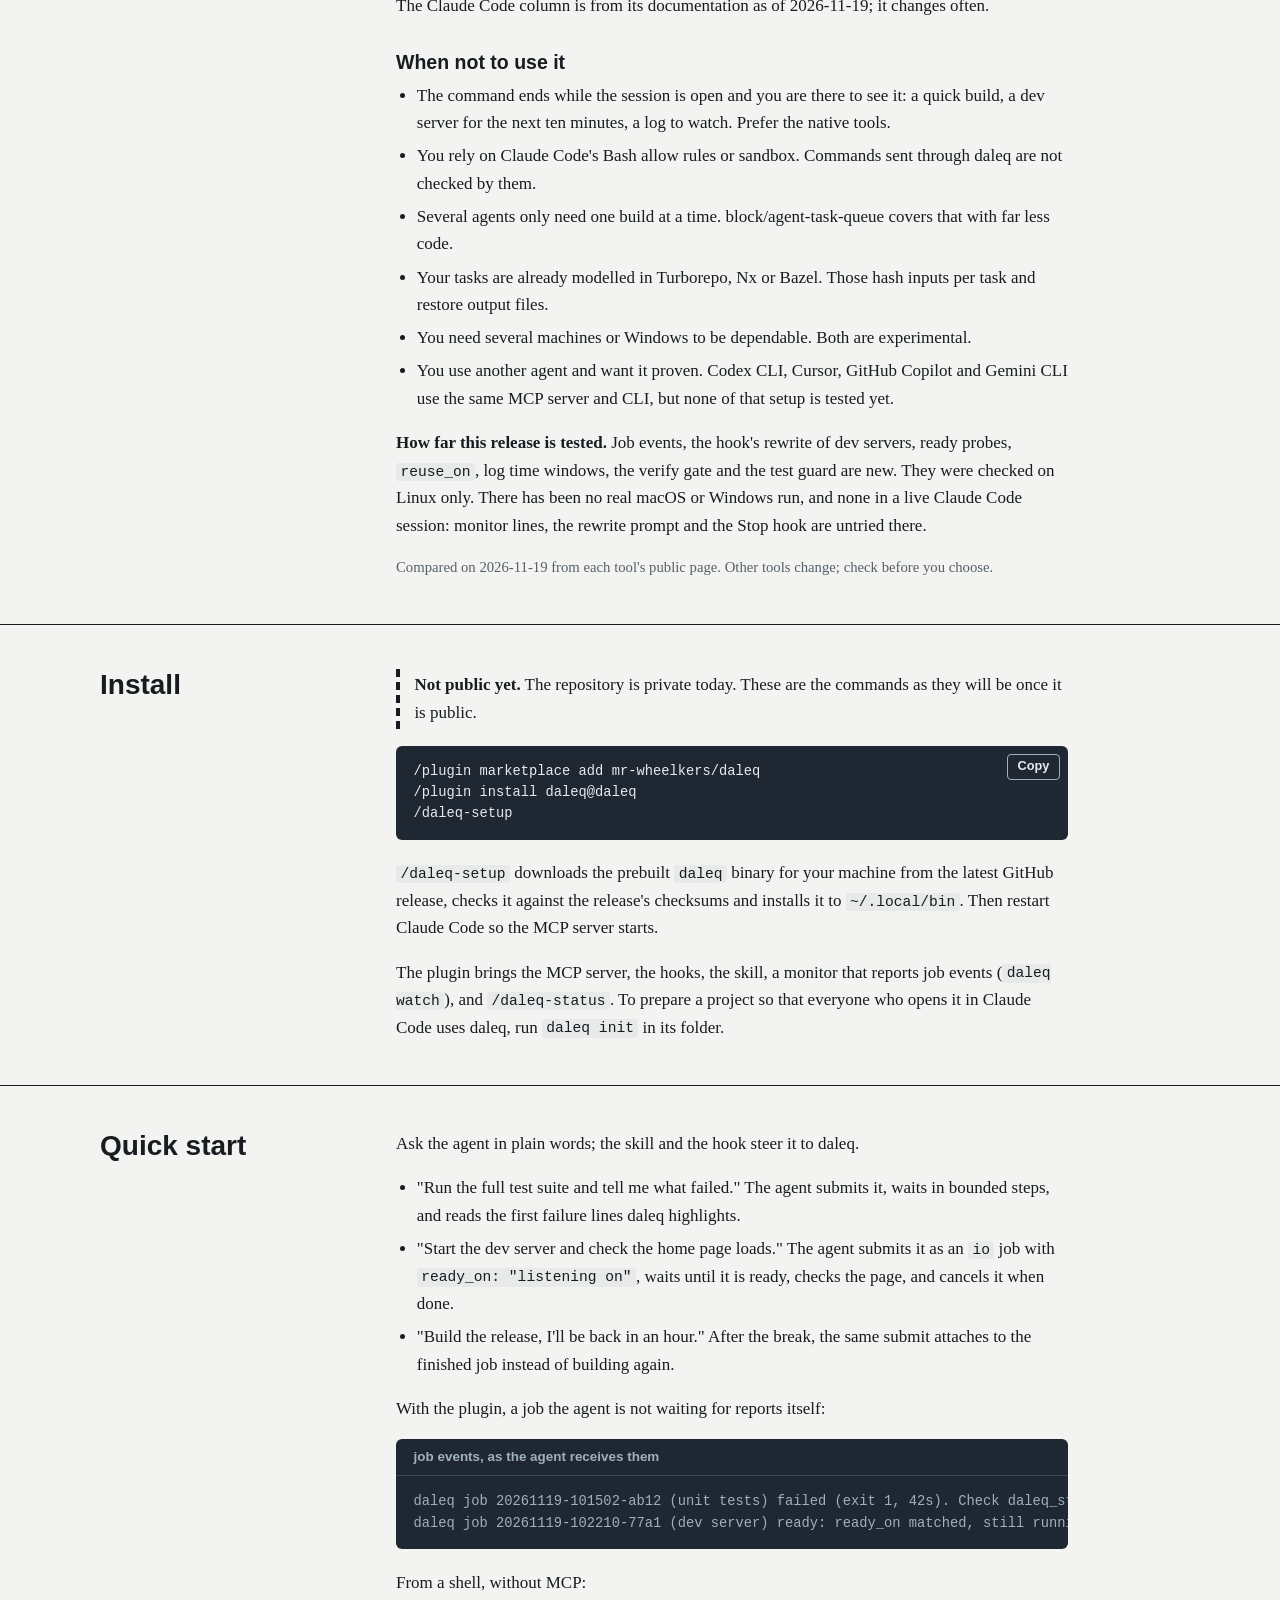
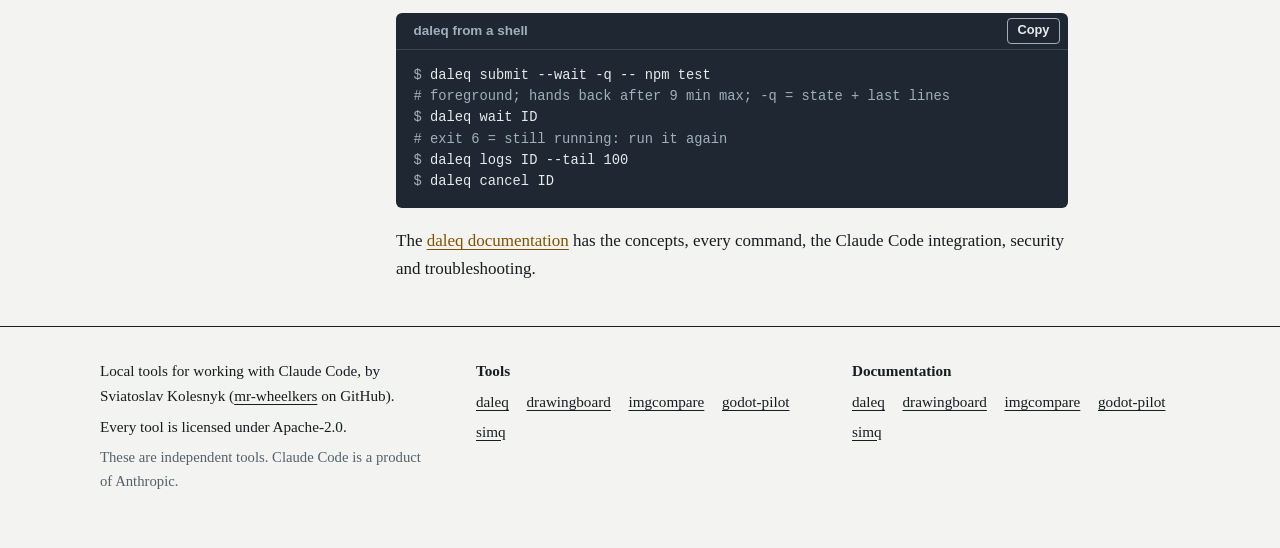
==== commit 7e9f27c0: "site: describe daleq, drawingboard and imgcompare as on their release branches Job events, hook rewr" ====
--- a/daleq/index.html
+++ b/daleq/index.html
@@ -4,7 +4,7 @@
   <meta charset="utf-8">
   <meta name="viewport" content="width=device-width, initial-scale=1">
   <title>daleq: a job daemon for coding agents</title>
-  <meta name="description" content="daleq runs a coding agent&#x27;s long commands under watchdogs and keeps every result on disk.">
+  <meta name="description" content="daleq is a job daemon for coding agents: every long command gets a watchdog and a durable result, and is never run twice on the same tree.">
   <meta name="color-scheme" content="light dark">
   <link rel="icon" href="data:image/svg+xml,%3Csvg xmlns='http://www.w3.org/2000/svg' viewBox='0 0 34 34'%3E%3Crect x='1.0' y='5' width='5' height='24' fill='%23F2B416'/%3E%3Crect x='7.6' y='5' width='5' height='24' fill='%232B66D9'/%3E%3Crect x='14.2' y='5' width='5' height='24' fill='%23C92A74'/%3E%3Crect x='20.8' y='5' width='5' height='24' fill='%230B7A6F'/%3E%3Crect x='27.4' y='5' width='5' height='24' fill='%23E8692F'/%3E%3C/svg%3E">
   <link rel="stylesheet" href="../assets/site.css">
@@ -34,7 +34,7 @@
       <div class="wrap hero-grid">
         <div class="hero-text">
           <h1>daleq</h1>
-          <p class="lede">A small local daemon that runs long commands for a coding agent. It hands back a job id at once, runs the command under watchdogs, and keeps every output and outcome on disk.</p>
+          <p class="lede">A job daemon for coding agents: every long command gets a watchdog and a durable result, and is never run twice on the same tree.</p>
           <p class="status-line"><span class="badge" data-status="daleq">Not public yet</span> <a href="../docs/daleq/">Read the documentation</a> <a data-repo="daleq" href="#" hidden>Source on GitHub</a></p>
         </div>
         <figure class="hero-figure">
@@ -83,9 +83,11 @@
         </figure>
         <aside class="plate" aria-label="Facts about daleq">
           <dl>
+            <dt>Version</dt><dd>0.2.0</dd>
             <dt>Runs on</dt><dd>macOS and Linux. Windows is experimental.</dd>
             <dt>Built as</dt><dd>One Go binary: daemon, CLI and MCP server.</dd>
-            <dt>Claude Code</dt><dd>A plugin: MCP tools, a hook, a skill, <code>/daleq-status</code>.</dd>
+            <dt>Claude Code</dt><dd>A plugin: MCP tools, hooks, a skill, a monitor for job events, <code>/daleq-status</code>.</dd>
+            <dt>Other agents</dt><dd>Any MCP client or shell. Only Claude Code is tested.</dd>
             <dt>Network</dt><dd>None, except between machines you join into a cluster yourself.</dd>
             <dt>Licence</dt><dd>Apache-2.0</dd>
             <dt>Status</dt><dd><span class="badge" data-status="daleq">Not public yet</span></dd>
@@ -100,9 +102,9 @@
         <ol class="steps">
           <li>Claude Code submits a command with <code>daleq_submit</code> (or <code>daleq submit</code> from a shell) and gets a job id back at once.</li>
           <li>The daemon queues the job and starts a supervisor for it. The supervisor runs detached, so restarting or crashing the daemon never kills a job.</li>
-          <li>The supervisor runs the command in its own process group under watchdogs: a wall-clock limit, a no-output limit, <code>fail_on</code> and <code>ready_on</code>. A kill takes the whole process tree.</li>
+          <li>The supervisor runs the command in its own process group under watchdogs: a wall-clock limit, a no-output limit, <code>fail_on</code>, and <code>ready_on</code> or a ready probe. A kill takes the whole process tree.</li>
           <li>Everything about the job lives in <code>jobs/&lt;id&gt;/</code>: <code>job.json</code>, <code>status.json</code> and <code>output.log</code>.</li>
-          <li>The agent waits in bounded steps (<code>daleq_wait</code> blocks at most 120 s per call) and reads the result. After a pause, the same submit attaches to the finished job instead of running it again.</li>
+          <li>The agent waits in bounded steps (<code>daleq_wait</code> blocks at most 120 s per call), or, with the plugin, is told by one line when the job ends or becomes ready. After a pause, the same submit attaches to the finished job instead of running it again.</li>
         </ol>
       </div>
     </section>
@@ -122,13 +124,15 @@
         <h2 id="does">What it does</h2>
         <div class="prose">
           <ul>
-            <li><strong>MCP tools</strong> for Claude Code: <code>daleq_submit</code>, <code>daleq_wait</code>, <code>daleq_status</code>, <code>daleq_logs</code> (with grep), <code>daleq_cancel</code>, <code>daleq_list</code> and <code>daleq_fetch</code>.</li>
-            <li><strong>Watchdogs</strong>: a wall-clock limit (30 minutes by default), a no-output limit (10 minutes means hung), a regex that fails a job early, and a regex that marks a server ready.</li>
-            <li><strong>Results that survive</strong>: every job's output and outcome stay on disk for 7 days. Resubmitting the same command on an unchanged tree reuses the earlier result.</li>
-            <li><strong>A hook</strong> that turns away Bash and PowerShell commands that never end or only wait (dev servers, <code>tail -f</code>, watch modes, polling loops) and points the agent to daleq.</li>
+            <li><strong>MCP tools</strong> for Claude Code: <code>daleq_submit</code>, <code>daleq_wait</code>, <code>daleq_status</code>, <code>daleq_logs</code> (grep with context lines, time windows), <code>daleq_cancel</code>, <code>daleq_list</code> and <code>daleq_fetch</code>.</li>
+            <li><strong>Watchdogs</strong>: a wall-clock limit (30 minutes by default), a no-output limit (10 minutes means hung), a regex that fails a job early, and a regex or a probe (a URL, a port, a command) that marks a server ready.</li>
+            <li><strong>Results that survive</strong>: every job's output and outcome stay on disk for 7 days. Resubmitting the same command on an unchanged tree reuses the earlier result. <code>reuse_on</code> narrows "unchanged" to the files a result depends on.</li>
+            <li><strong>A hook</strong> that turns away Bash and PowerShell commands that never end or only wait (<code>tail -f</code>, <code>sleep</code>s of a minute or more, polling loops). A plain dev server or watcher command (<code>npm run dev</code>) it starts as a daleq job itself.</li>
+            <li><strong>Job events in the live session</strong>: with the plugin, the agent is told when a job it is not waiting for ends or becomes ready.</li>
+            <li><strong>A verify gate</strong>, if the project asks for one: with <code>[verify] tasks = ["test"]</code> in <code>.daleq.toml</code>, Claude may not stop while one of those tasks fails.</li>
+            <li><strong>A test guard</strong>, off until a project turns it on: the hook keeps an agent from editing, skipping or deleting the tests that were already there.</li>
             <li><strong>A CLI and a live panel</strong> for people: <code>daleq submit --wait -- go test ./...</code> and <code>daleq top</code>.</li>
             <li><strong>Device pools</strong>: iPhone, iPad and Apple Watch simulators, or your own list of devices, leased to jobs and healed before reuse.</li>
-            <li><strong>Several machines</strong>: one queue can span a Mac, a Linux box and a Windows PC over mutual TLS.</li>
           </ul>
         </div>
       </div>
@@ -138,14 +142,14 @@
       <div class="wrap split">
         <h2 id="edge">The edge</h2>
         <div class="prose">
-          <p>Four things were found nowhere else together.</p>
           <ol>
             <li><strong>Durable results.</strong> A daleq job and its log outlive a session exit, a rate-limit pause and a crash.</li>
-            <li><strong>Watchdogs on silence and on output patterns.</strong> A job that prints nothing for 10 minutes is killed as hung; <code>fail_on</code> ends one early on a known fatal line.</li>
-            <li><strong>Result reuse without a build graph.</strong> The same command on the same tree is not run twice, and nothing has to be declared first.</li>
-            <li><strong>An enforcing hook</strong> that understands shell structure: quoted strings, heredoc bodies and comments are text, so a commit message that mentions <code>sleep 5</code> passes.</li>
+            <li><strong>Watchdogs with no model in the loop.</strong> A job that prints nothing for 10 minutes is killed as hung. A regex or a probe decides that a job failed or a server is ready; no model is asked.</li>
+            <li><strong>Result reuse without a build graph.</strong> The same command on the same tree is not run twice, and nothing has to be declared first. Where you do declare, it is one list of globs.</li>
+            <li><strong>A hook that reads the command as a shell would.</strong> Quoted strings, heredoc bodies and comments are text, so a commit message that mentions <code>sleep 5</code> passes.</li>
+            <li><strong>Guard rails for unattended work.</strong> The verify gate holds "done" until the project's own tasks pass, and the test guard keeps the existing tests read-only.</li>
           </ol>
-          <p>Device pools with healing and leases add a fifth for mobile work.</p>
+          <p>Device pools with healing and leases add one more for mobile work.</p>
         </div>
       </div>
     </section>
@@ -154,17 +158,31 @@
       <div class="wrap split">
         <h2 id="compare">How it compares</h2>
         <div class="prose">
-          <p>Running a command in the background and reading its logs later is no reason to install anything. Claude Code does that natively, with no install, and its background tasks obey your Bash permission rules and sandbox. They are cleaned up when Claude Code exits; that is where daleq differs.</p>
+          <p>Claude Code runs commands in the background by itself: Bash with <code>run_in_background</code>, the Monitor tool, and <code>/tasks</code>. That needs no install and is enough for a command that ends while you are in the session. daleq is for what it leaves out.</p>
+          <div class="table-scroll" tabindex="0" role="group" aria-label="Table:  / Claude Code&#x27;s background tasks / daleq">
+            <table class="cols-many">
+              <thead><tr><th scope="col"></th><th scope="col">Claude Code's background tasks</th><th scope="col">daleq</th></tr></thead>
+              <tbody>
+              <tr><td data-label="">When Claude Code exits</td><td data-label="Claude Code&#x27;s background tasks">Background tasks are cleaned up</td><td data-label="daleq">The job runs on under its own supervisor; its output and outcome stay on disk for 7 days</td></tr>
+              <tr><td data-label="">A command that hangs</td><td data-label="Claude Code&#x27;s background tasks">No check for silence</td><td data-label="daleq">Killed after 10 minutes without output, and at a wall clock</td></tr>
+              <tr><td data-label="">The same command on an unchanged tree</td><td data-label="Claude Code&#x27;s background tasks">Runs again</td><td data-label="daleq">Returns the earlier success for 24 hours, with nothing declared</td></tr>
+              <tr><td data-label="">Several sessions or worktrees</td><td data-label="Claude Code&#x27;s background tasks">Each has its own tasks</td><td data-label="daleq">One queue for the machine: a CPU budget, priorities and named locks</td></tr>
+              <tr><td data-label="">Hearing about output</td><td data-label="Claude Code&#x27;s background tasks">Monitor pushes lines into the conversation as they arrive</td><td data-label="daleq">One line when a job ends or becomes ready, not its output</td></tr>
+              <tr><td data-label="">Permissions</td><td data-label="Claude Code&#x27;s background tasks">Bash tool calls, under your permission rules and sandbox</td><td data-label="daleq">Bash deny rules are honoured; allow and ask rules and the sandbox are not</td></tr>
+              </tbody>
+            </table>
+          </div>
+          <p>The Claude Code column is from its documentation as of 2026-11-19; it changes often.</p>
           <h3>When not to use it</h3>
           <ul>
-            <li>You only need a background run inside one session. Use Claude Code's own background tasks.</li>
+            <li>The command ends while the session is open and you are there to see it: a quick build, a dev server for the next ten minutes, a log to watch. Prefer the native tools.</li>
+            <li>You rely on Claude Code's Bash allow rules or sandbox. Commands sent through daleq are not checked by them.</li>
             <li>Several agents only need one build at a time. block/agent-task-queue covers that with far less code.</li>
-            <li>You run declared, long-lived services. pitchfork and process-compose have ready checks by HTTP, TCP or command; daleq's is an output regex.</li>
-            <li>Your tasks are already modelled in Turborepo, Nx or Bazel. Those hash inputs per task and restore output files; daleq fingerprints the whole git tree.</li>
-            <li>You rely on Claude Code's Bash allow rules or sandbox. Commands sent through daleq are not checked by them: daleq refuses only what matches your <code>Bash(…)</code> deny rules.</li>
-            <li>You are on Windows and need it to be boring. Windows support is experimental.</li>
+            <li>Your tasks are already modelled in Turborepo, Nx or Bazel. Those hash inputs per task and restore output files.</li>
+            <li>You need several machines or Windows to be dependable. Both are experimental.</li>
+            <li>You use another agent and want it proven. Codex CLI, Cursor, GitHub Copilot and Gemini CLI use the same MCP server and CLI, but none of that setup is tested yet.</li>
           </ul>
-          <p>The cluster layer (several machines, mutual TLS, snapshots) is a large surface for a tool with one maintainer. The single-machine daemon is the core.</p>
+          <p><strong>How far this release is tested.</strong> Job events, the hook's rewrite of dev servers, ready probes, <code>reuse_on</code>, log time windows, the verify gate and the test guard are new. They were checked on Linux only. There has been no real macOS or Windows run, and none in a live Claude Code session: monitor lines, the rewrite prompt and the Stop hook are untried there.</p>
           <p class="small">Compared on 2026-11-19 from each tool's public page. Other tools change; check before you choose.</p>
         </div>
       </div>
@@ -179,7 +197,7 @@
 /plugin install daleq@daleq
 /daleq-setup</code></pre></div>
           <p><code>/daleq-setup</code> downloads the prebuilt <code>daleq</code> binary for your machine from the latest GitHub release, checks it against the release's checksums and installs it to <code>~/.local/bin</code>. Then restart Claude Code so the MCP server starts.</p>
-          <p>To prepare a project so that everyone who opens it in Claude Code uses daleq, run <code>daleq init</code> in its folder.</p>
+          <p>The plugin brings the MCP server, the hooks, the skill, a monitor that reports job events (<code>daleq watch</code>), and <code>/daleq-status</code>. To prepare a project so that everyone who opens it in Claude Code uses daleq, run <code>daleq init</code> in its folder.</p>
         </div>
       </div>
     </section>
@@ -194,6 +212,12 @@
             <li>"Start the dev server and check the home page loads." The agent submits it as an <code>io</code> job with <code>ready_on: "listening on"</code>, waits until it is ready, checks the page, and cancels it when done.</li>
             <li>"Build the release, I'll be back in an hour." After the break, the same submit attaches to the finished job instead of building again.</li>
           </ul>
+          <p>With the plugin, a job the agent is not waiting for reports itself:</p>
+          <figure class="term">
+            <figcaption class="bar"><span>job events, as the agent receives them</span></figcaption>
+            <pre><code><span class="o">daleq job 20261119-101502-ab12 (unit tests) failed (exit 1, 42s). Check daleq_status 20261119-101502-ab12.</span>
+<span class="o">daleq job 20261119-102210-77a1 (dev server) ready: ready_on matched, still running. Check daleq_status 20261119-102210-77a1.</span></code></pre>
+          </figure>
           <p>From a shell, without MCP:</p>
           <figure class="term">
             <figcaption class="bar"><span>daleq from a shell</span></figcaption>
@@ -203,12 +227,6 @@
 <span class="k"># exit 6 = still running: run it again</span>
 <span class="c">daleq logs ID --tail 100</span>
 <span class="c">daleq cancel ID</span></code></pre>
-          </figure>
-          <p>A reused result says so on stdout:</p>
-          <figure class="term">
-            <figcaption class="bar"><span>the same submit, on an unchanged tree</span></figcaption>
-            <pre><code><span class="c">daleq submit --wait -q -- npm test</span>
-<span class="o">REUSED: … --force runs it again</span></code></pre>
           </figure>
           <p>The <a href="../docs/daleq/">daleq documentation</a> has the concepts, every command, the Claude Code integration, security and troubleshooting.</p>
         </div>
